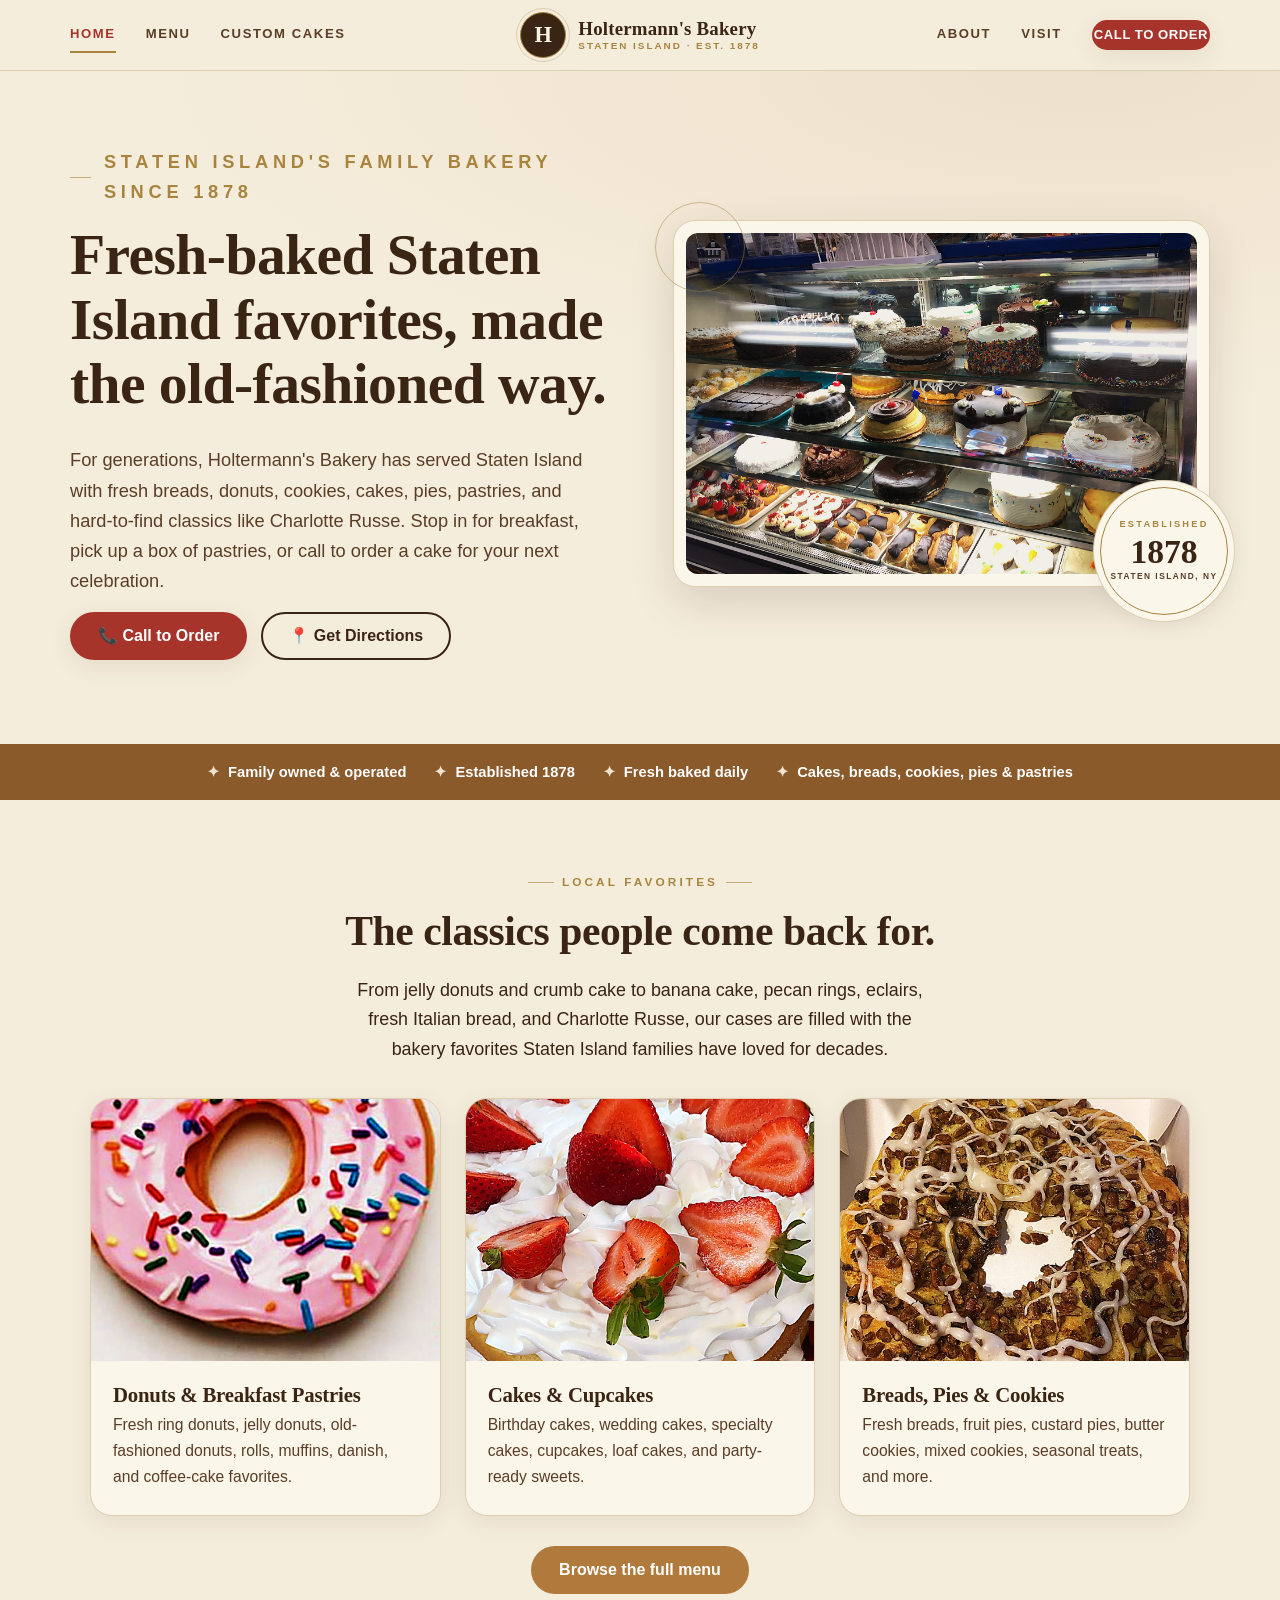
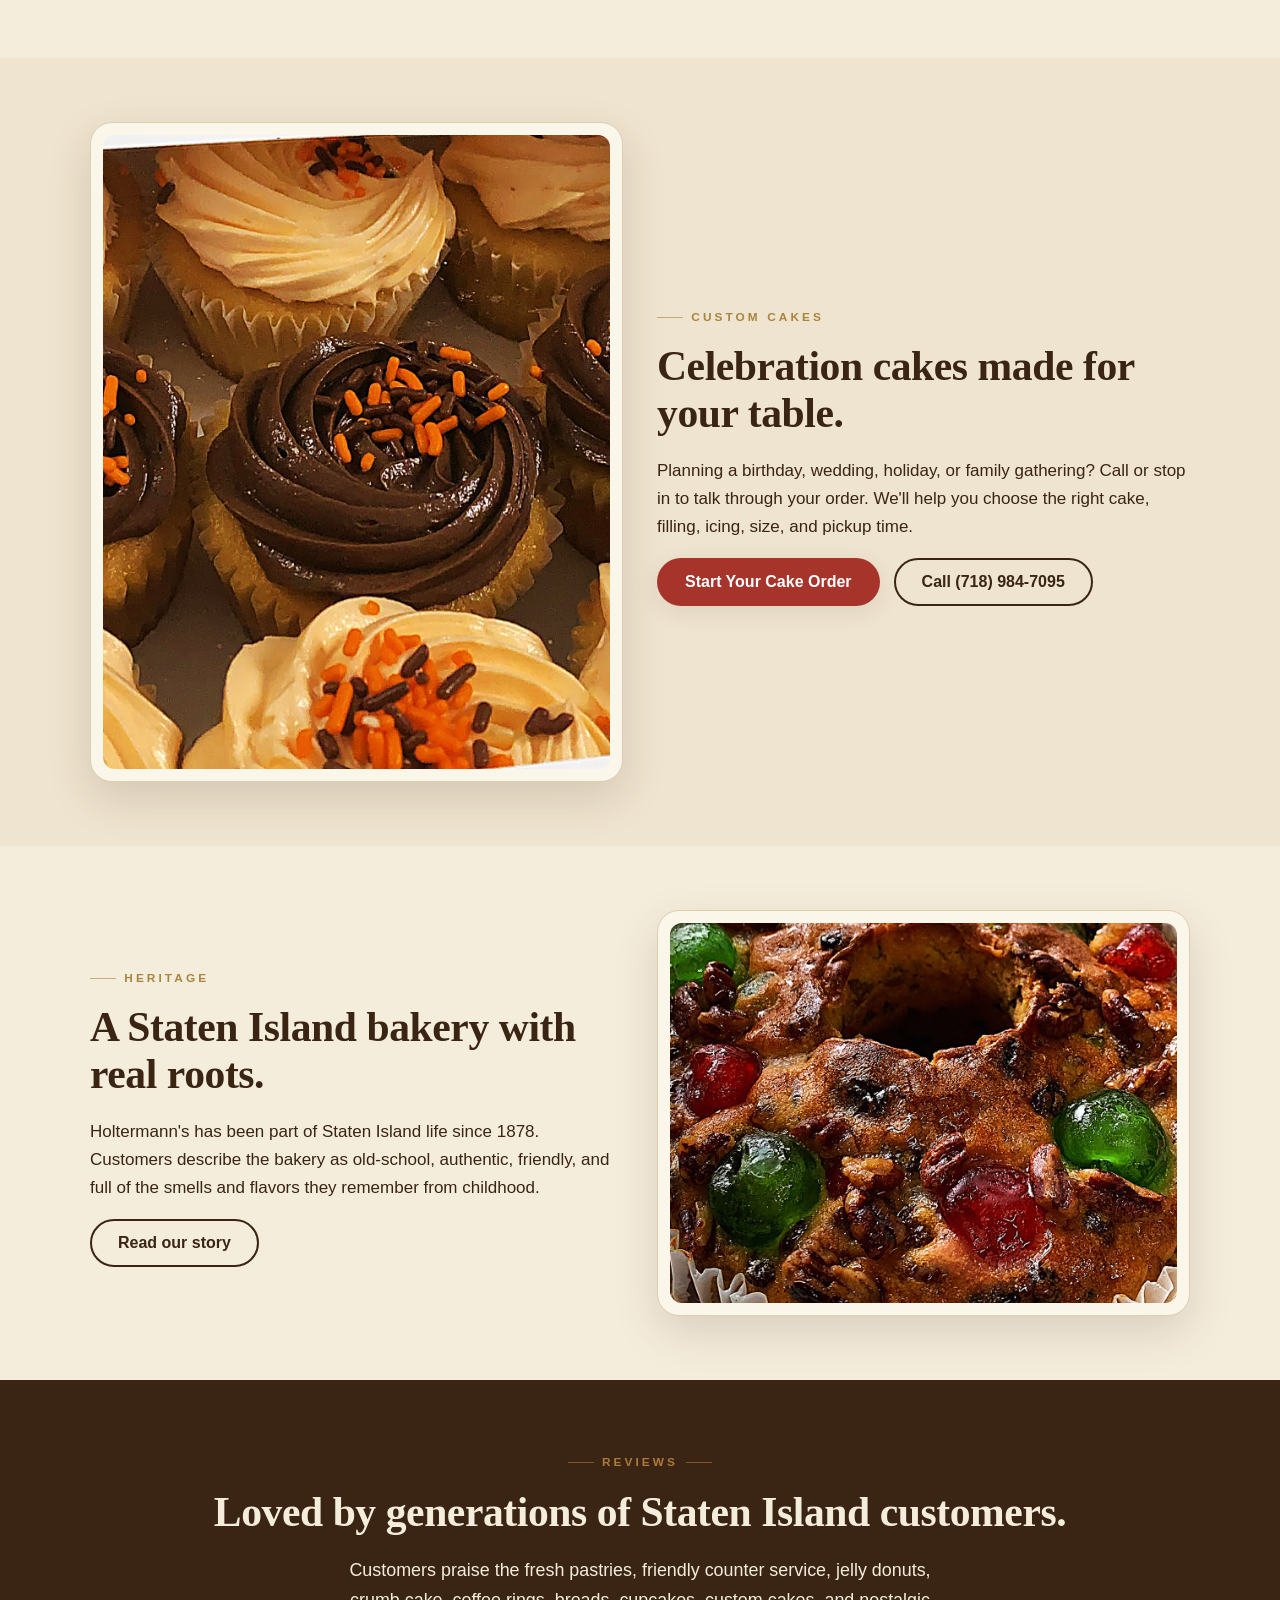
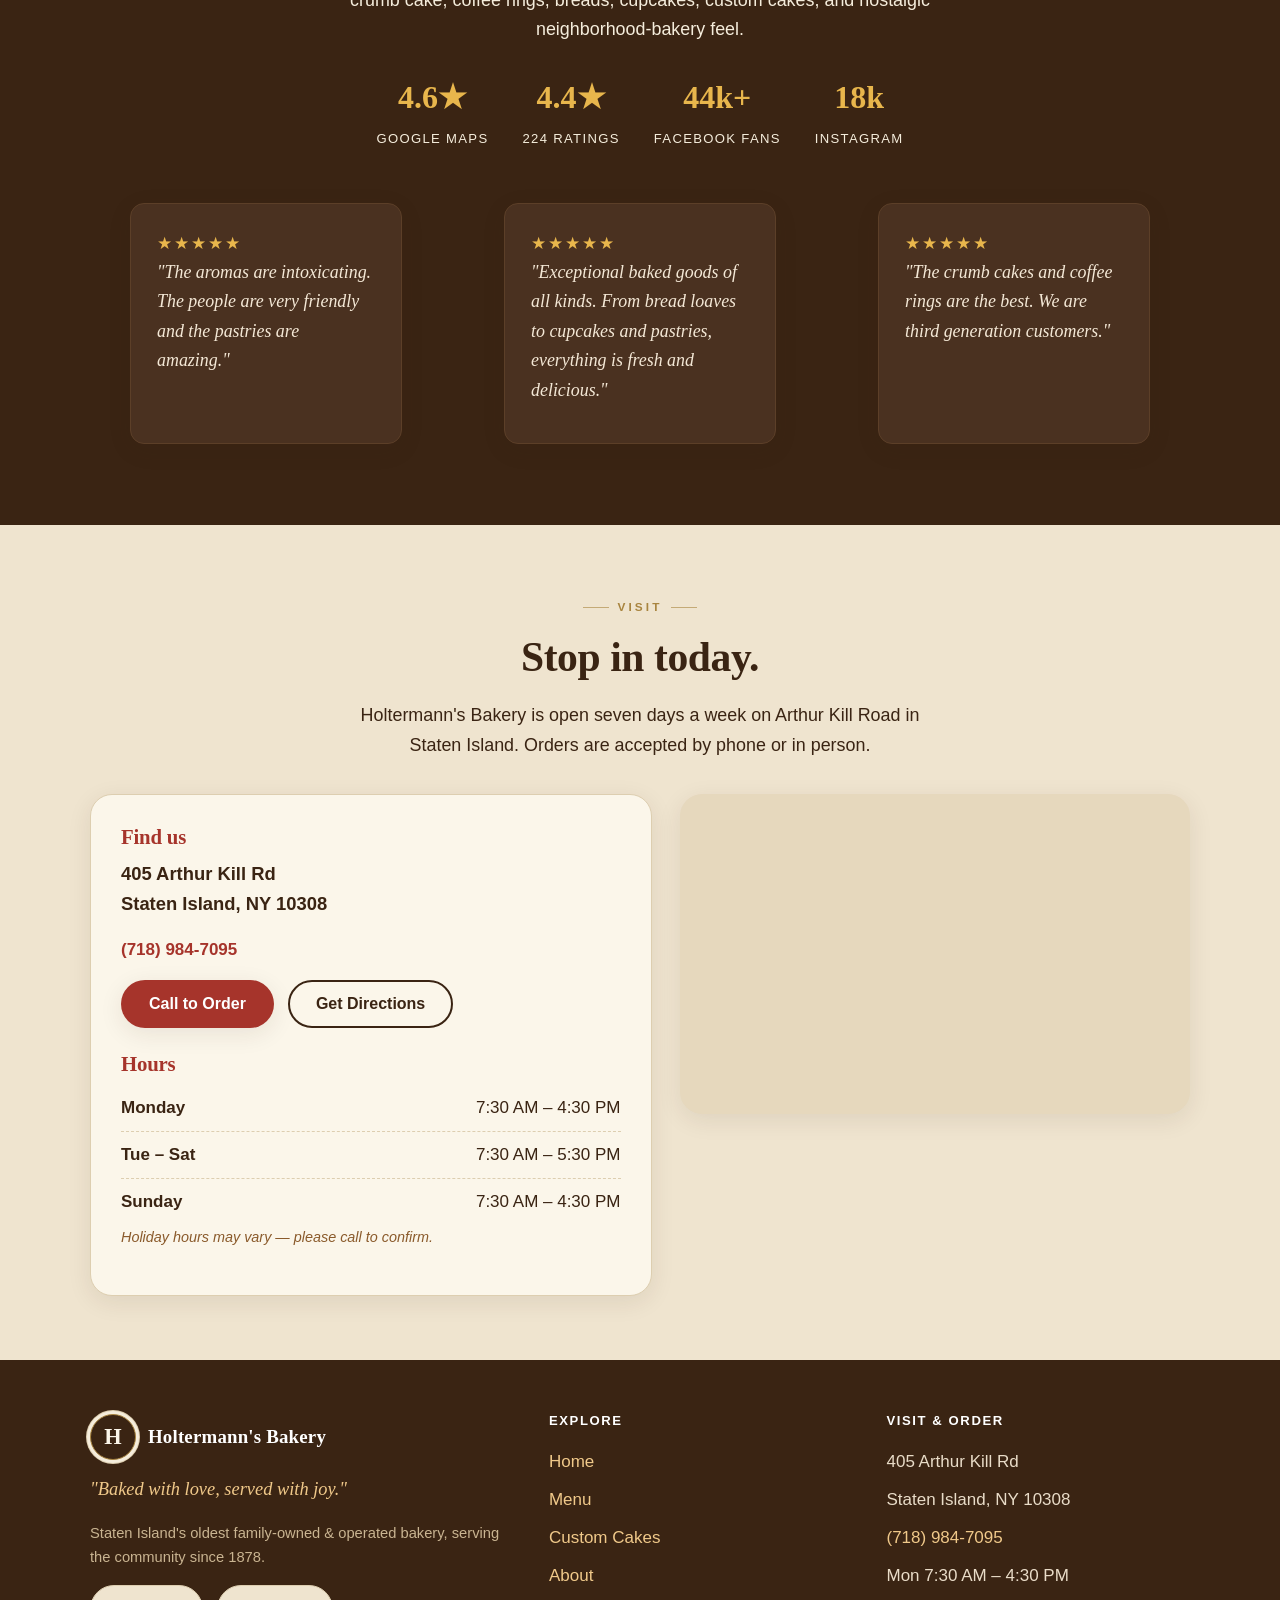
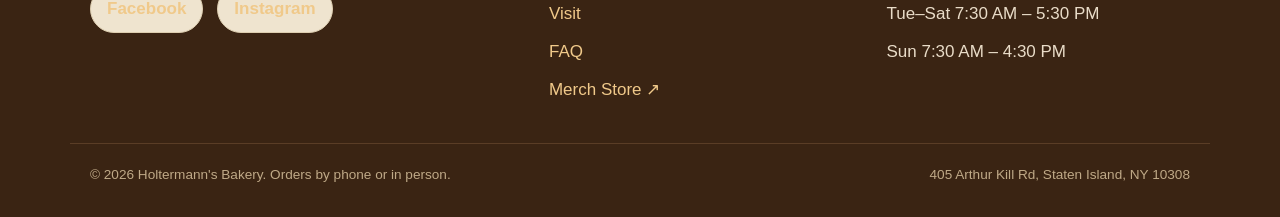
==== index.html @ 90bbe563 "Holtermann's Bakery website with GitHub Pages deploy workflow" ====
<!DOCTYPE html>
<html lang="en">
<head>
<meta charset="utf-8">
<meta name="viewport" content="width=device-width, initial-scale=1">
<title>Holtermann's Bakery | Staten Island Bakery Since 1878</title>
<meta name="description" content="Holtermann's Bakery is Staten Island's family-owned bakery since 1878, serving fresh donuts, cakes, breads, cookies, pies, pastries, and custom celebration cakes.">
<link rel="canonical" href="https://holtermannsbakerynyc.com/">
<meta property="og:title" content="Holtermann's Bakery | Staten Island Bakery Since 1878">
<meta property="og:description" content="Staten Island's family-owned bakery since 1878. Fresh donuts, cakes, breads, cookies, pies & custom cakes.">
<meta property="og:type" content="website">
<meta property="og:image" content="images/bakery-showcase.jpg">
<link rel="icon" href="data:image/svg+xml,<svg xmlns='http://www.w3.org/2000/svg' viewBox='0 0 100 100'><text y='.9em' font-size='90'>🥐</text></svg>">
<link rel="stylesheet" href="css/styles.css">
<script type="application/ld+json">
{
  "@context": "https://schema.org",
  "@type": "Bakery",
  "name": "Holtermann's Bakery",
  "description": "Staten Island's oldest family-owned and operated bakery, serving fresh breads, donuts, cookies, cakes, pies, and pastries since 1878.",
  "image": "https://holtermannsbakerynyc.com/images/bakery-showcase.jpg",
  "url": "https://holtermannsbakerynyc.com/",
  "telephone": "+1-718-984-7095",
  "foundingDate": "1878",
  "priceRange": "$$",
  "address": {
    "@type": "PostalAddress",
    "streetAddress": "405 Arthur Kill Rd",
    "addressLocality": "Staten Island",
    "addressRegion": "NY",
    "postalCode": "10308",
    "addressCountry": "US"
  },
  "sameAs": [
    "https://www.facebook.com/HoltermannsBakery/",
    "https://www.instagram.com/holtermanns_bakery/"
  ],
  "openingHoursSpecification": [
    { "@type": "OpeningHoursSpecification", "dayOfWeek": "Monday", "opens": "07:30", "closes": "16:30" },
    { "@type": "OpeningHoursSpecification", "dayOfWeek": ["Tuesday","Wednesday","Thursday","Friday","Saturday"], "opens": "07:30", "closes": "17:30" },
    { "@type": "OpeningHoursSpecification", "dayOfWeek": "Sunday", "opens": "07:30", "closes": "16:30" }
  ]
}
</script>
</head>
<body>
<a class="skip" href="#main">Skip to content</a>

<!-- HEADER -->
<header class="site-header">
  <nav class="nav" aria-label="Primary">
    <div class="nav__side nav__side--left">
      <a href="index.html" aria-current="page">Home</a>
      <a href="menu.html">Menu</a>
      <a href="custom-cakes.html">Custom Cakes</a>
    </div>
    <a class="brand" href="index.html">
      <span class="brand__mark" aria-hidden="true">H</span>
      <span class="brand__name">Holtermann's Bakery<span class="brand__since">Staten Island · Est. 1878</span></span>
    </a>
    <div class="nav__side nav__side--right">
      <a href="about.html">About</a>
      <a href="visit.html">Visit</a>
      <a class="btn btn--primary nav__cta" href="tel:+17189847095">Call to Order</a>
    </div>
    <button class="nav__toggle" aria-label="Open menu" aria-controls="mobile-menu" aria-expanded="false">
      <span></span><span></span><span></span>
    </button>
  </nav>
  <div class="mobile-menu" id="mobile-menu">
    <a href="index.html">Home</a>
    <a href="menu.html">Menu</a>
    <a href="custom-cakes.html">Custom Cakes</a>
    <a href="about.html">About</a>
    <a href="visit.html">Visit</a>
    <a href="faq.html">FAQ</a>
    <a href="https://merch.holtermannsbakerynyc.com/" target="_blank" rel="noopener">Merch</a>
    <a class="btn btn--primary" href="tel:+17189847095">Call (718) 984-7095</a>
  </div>
</header>

<main id="main">

  <!-- HERO -->
  <section class="hero">
    <div class="hero__inner">
      <div class="hero__content">
        <p class="eyebrow">Staten Island's family bakery since 1878</p>
        <h1>Fresh-baked Staten Island favorites, made the old-fashioned way.</h1>
        <p>For generations, Holtermann's Bakery has served Staten Island with fresh breads, donuts, cookies, cakes, pies, pastries, and hard-to-find classics like Charlotte Russe. Stop in for breakfast, pick up a box of pastries, or call to order a cake for your next celebration.</p>
        <div class="btn-row">
          <a class="btn btn--primary" href="tel:+17189847095">📞 Call to Order</a>
          <a class="btn btn--secondary" href="https://www.google.com/maps/dir/?api=1&destination=405+Arthur+Kill+Rd,+Staten+Island,+NY+10308" target="_blank" rel="noopener">📍 Get Directions</a>
        </div>
      </div>
      <div class="hero__media">
        <span class="hero__accent" aria-hidden="true"></span>
        <div class="framed">
          <img src="images/bakery-showcase.jpg" alt="Holtermann's Bakery display case filled with fresh cakes, cupcakes, eclairs and pastries">
        </div>
        <div class="hero__seal" aria-hidden="true">
          <div class="seal">
            <div>
              <span class="seal__est">Established</span>
              <span class="seal__yr">1878</span>
              <span class="seal__loc">Staten Island, NY</span>
            </div>
          </div>
        </div>
      </div>
    </div>
  </section>

  <!-- CREDIBILITY STRIP -->
  <div class="creds">
    <ul>
      <li>Family owned &amp; operated</li>
      <li>Established 1878</li>
      <li>Fresh baked daily</li>
      <li>Cakes, breads, cookies, pies &amp; pastries</li>
    </ul>
  </div>

  <!-- FAVORITES -->
  <section class="section">
    <div class="wrap center">
      <p class="eyebrow">Local favorites</p>
      <h2>The classics people come back for.</h2>
      <p class="lede">From jelly donuts and crumb cake to banana cake, pecan rings, eclairs, fresh Italian bread, and Charlotte Russe, our cases are filled with the bakery favorites Staten Island families have loved for decades.</p>
    </div>
    <div class="wrap" style="margin-top:34px">
      <div class="cards">
        <article class="card">
          <img class="card__img" src="images/celebrate-donut.jpg" alt="Pink-frosted donut covered in rainbow sprinkles">
          <div class="card__body">
            <h3>Donuts &amp; Breakfast Pastries</h3>
            <p>Fresh ring donuts, jelly donuts, old-fashioned donuts, rolls, muffins, danish, and coffee-cake favorites.</p>
          </div>
        </article>
        <article class="card">
          <img class="card__img" src="images/strawberry-cake.jpg" alt="Fresh strawberry whipped-cream layer cake">
          <div class="card__body">
            <h3>Cakes &amp; Cupcakes</h3>
            <p>Birthday cakes, wedding cakes, specialty cakes, cupcakes, loaf cakes, and party-ready sweets.</p>
          </div>
        </article>
        <article class="card">
          <img class="card__img" src="images/pecan-ring.jpg" alt="Glazed pecan ring coffee cake">
          <div class="card__body">
            <h3>Breads, Pies &amp; Cookies</h3>
            <p>Fresh breads, fruit pies, custard pies, butter cookies, mixed cookies, seasonal treats, and more.</p>
          </div>
        </article>
      </div>
      <div class="center" style="margin-top:30px">
        <a class="btn btn--light" href="menu.html">Browse the full menu</a>
      </div>
    </div>
  </section>

  <!-- CUSTOM CAKES -->
  <section class="section section--cream">
    <div class="wrap split">
      <div class="split__media">
        <img src="images/cupcakes-box.jpg" alt="Box of decorated Holtermann's cupcakes ready for a celebration">
      </div>
      <div>
        <p class="eyebrow">Custom cakes</p>
        <h2>Celebration cakes made for your table.</h2>
        <p>Planning a birthday, wedding, holiday, or family gathering? Call or stop in to talk through your order. We'll help you choose the right cake, filling, icing, size, and pickup time.</p>
        <div class="btn-row">
          <a class="btn btn--primary" href="custom-cakes.html">Start Your Cake Order</a>
          <a class="btn btn--secondary" href="tel:+17189847095">Call (718) 984-7095</a>
        </div>
      </div>
    </div>
  </section>

  <!-- HERITAGE -->
  <section class="section">
    <div class="wrap split split--reverse split--wide">
      <div class="split__media">
        <img src="images/fruitcake-ring.jpg" alt="Traditional glazed fruit ring cake from Holtermann's Bakery">
      </div>
      <div>
        <p class="eyebrow">Heritage</p>
        <h2>A Staten Island bakery with real roots.</h2>
        <p>Holtermann's has been part of Staten Island life since 1878. Customers describe the bakery as old-school, authentic, friendly, and full of the smells and flavors they remember from childhood.</p>
        <a class="btn btn--secondary" href="about.html">Read our story</a>
      </div>
    </div>
  </section>

  <!-- REVIEWS -->
  <section class="section section--choc">
    <div class="wrap center">
      <p class="eyebrow">Reviews</p>
      <h2>Loved by generations of Staten Island customers.</h2>
      <p class="lede">Customers praise the fresh pastries, friendly counter service, jelly donuts, crumb cake, coffee rings, breads, cupcakes, custom cakes, and nostalgic neighborhood-bakery feel.</p>
      <div class="rating-row" style="margin:26px 0 34px">
        <div class="rating"><b>4.6★</b><span>Google Maps</span></div>
        <div class="rating"><b>4.4★</b><span>224 ratings</span></div>
        <div class="rating"><b>44k+</b><span>Facebook fans</span></div>
        <div class="rating"><b>18k</b><span>Instagram</span></div>
      </div>
    </div>
    <div class="wrap">
      <div class="quotes">
        <blockquote class="quote">
          <div class="stars" aria-label="5 out of 5 stars">★★★★★</div>
          <p>"The aromas are intoxicating. The people are very friendly and the pastries are amazing."</p>
        </blockquote>
        <blockquote class="quote">
          <div class="stars" aria-label="5 out of 5 stars">★★★★★</div>
          <p>"Exceptional baked goods of all kinds. From bread loaves to cupcakes and pastries, everything is fresh and delicious."</p>
        </blockquote>
        <blockquote class="quote">
          <div class="stars" aria-label="5 out of 5 stars">★★★★★</div>
          <p>"The crumb cakes and coffee rings are the best. We are third generation customers."</p>
        </blockquote>
      </div>
    </div>
  </section>

  <!-- VISIT -->
  <section class="section section--cream" id="visit">
    <div class="wrap">
      <div class="center" style="margin-bottom:34px">
        <p class="eyebrow">Visit</p>
        <h2>Stop in today.</h2>
        <p class="lede">Holtermann's Bakery is open seven days a week on Arthur Kill Road in Staten Island. Orders are accepted by phone or in person.</p>
      </div>
      <div class="info">
        <div class="info__card">
          <h3>Find us</h3>
          <p class="address-line">405 Arthur Kill Rd<br>Staten Island, NY 10308</p>
          <p><a href="tel:+17189847095"><strong>(718) 984-7095</strong></a></p>
          <div class="btn-row" style="margin:16px 0">
            <a class="btn btn--primary" href="tel:+17189847095">Call to Order</a>
            <a class="btn btn--secondary" href="https://www.google.com/maps/dir/?api=1&destination=405+Arthur+Kill+Rd,+Staten+Island,+NY+10308" target="_blank" rel="noopener">Get Directions</a>
          </div>
          <h3 style="margin-top:24px">Hours</h3>
          <ul class="hours">
            <li><span class="day">Monday</span><span>7:30 AM – 4:30 PM</span></li>
            <li><span class="day">Tue – Sat</span><span>7:30 AM – 5:30 PM</span></li>
            <li><span class="day">Sunday</span><span>7:30 AM – 4:30 PM</span></li>
          </ul>
          <p class="pill-note">Holiday hours may vary — please call to confirm.</p>
        </div>
        <div>
          <iframe class="map-embed" title="Map to Holtermann's Bakery, 405 Arthur Kill Rd, Staten Island, NY 10308"
            src="https://maps.google.com/maps?q=405%20Arthur%20Kill%20Rd,%20Staten%20Island,%20NY%2010308&t=&z=15&ie=UTF8&iwloc=&output=embed"
            loading="lazy" referrerpolicy="no-referrer-when-downgrade"></iframe>
        </div>
      </div>
    </div>
  </section>

</main>

<!-- FOOTER -->
<footer class="site-footer">
  <div class="wrap footer-grid">
    <div>
      <div class="footer-brand">
        <span class="brand__mark" aria-hidden="true">H</span>
        <span class="brand__name" style="color:#fff">Holtermann's Bakery</span>
      </div>
      <p class="footer-tag">"Baked with love, served with joy."</p>
      <p style="color:#c9b491;font-size:.92rem">Staten Island's oldest family-owned &amp; operated bakery, serving the community since 1878.</p>
      <div class="socials" style="margin-top:8px">
        <a href="https://www.facebook.com/HoltermannsBakery/" target="_blank" rel="noopener">Facebook</a>
        <a href="https://www.instagram.com/holtermanns_bakery/" target="_blank" rel="noopener">Instagram</a>
      </div>
    </div>
    <div>
      <h4>Explore</h4>
      <ul>
        <li><a href="index.html">Home</a></li>
        <li><a href="menu.html">Menu</a></li>
        <li><a href="custom-cakes.html">Custom Cakes</a></li>
        <li><a href="about.html">About</a></li>
        <li><a href="visit.html">Visit</a></li>
        <li><a href="faq.html">FAQ</a></li>
        <li><a href="https://merch.holtermannsbakerynyc.com/" target="_blank" rel="noopener">Merch Store ↗</a></li>
      </ul>
    </div>
    <div>
      <h4>Visit &amp; Order</h4>
      <ul>
        <li>405 Arthur Kill Rd</li>
        <li>Staten Island, NY 10308</li>
        <li><a href="tel:+17189847095">(718) 984-7095</a></li>
        <li>Mon 7:30 AM – 4:30 PM</li>
        <li>Tue–Sat 7:30 AM – 5:30 PM</li>
        <li>Sun 7:30 AM – 4:30 PM</li>
      </ul>
    </div>
  </div>
  <div class="wrap footer-bottom">
    <span>© <span id="year">2026</span> Holtermann's Bakery. Orders by phone or in person.</span>
    <span>405 Arthur Kill Rd, Staten Island, NY 10308</span>
  </div>
</footer>

<!-- STICKY MOBILE CALL BAR -->
<div class="callbar">
  <a class="call" href="tel:+17189847095">📞 Call to Order</a>
  <a class="dir" href="https://www.google.com/maps/dir/?api=1&destination=405+Arthur+Kill+Rd,+Staten+Island,+NY+10308" target="_blank" rel="noopener">📍 Directions</a>
</div>

<script src="js/main.js"></script>
</body>
</html>
---- css/styles.css ----
/* ==========================================================================
   Holtermann's Bakery — Staten Island since 1878
   Warm, old-school neighborhood bakery. Mobile-first.
   ========================================================================== */

:root {
  --flour:      #f5eddc;   /* warm cream page base (Brown's Court style) */
  --cream:      #efe4cf;   /* cream panels */
  --cream-deep: #e6d8bd;   /* deeper cream */
  --paper:      #fbf6ea;   /* light card / framed mat */
  --toast:      #b07a3c;   /* toasted brown */
  --toast-dark: #8a5a2b;   /* crust brown */
  --gold:       #a8843f;   /* refined gold-brown for labels/rules */
  --choc:       #3a2413;   /* deep chocolate text */
  --choc-soft:  #5a3d26;
  --ink:        #2c2116;   /* footer / dark bands */
  --red:        #a6342b;   /* muted red accent */
  --red-dark:   #872a22;
  --line:       #ddceb0;
  --line-soft:  #e7dcc4;
  --shadow:     0 6px 24px rgba(58, 36, 19, 0.09);
  --shadow-lg:  0 16px 44px rgba(58, 36, 19, 0.15);
  --radius:     14px;
  --radius-lg:  22px;
  --serif: "Iowan Old Style", "Palatino Linotype", Palatino, "Book Antiqua", Georgia, "Times New Roman", serif;
  --sans:  -apple-system, BlinkMacSystemFont, "Segoe UI", Roboto, Helvetica, Arial, sans-serif;
}

* { box-sizing: border-box; }

html { scroll-behavior: smooth; }
html, body { overflow-x: hidden; }

body {
  margin: 0;
  font-family: var(--sans);
  color: var(--choc);
  background: var(--flour);
  line-height: 1.65;
  font-size: 17px;
  -webkit-font-smoothing: antialiased;
}

h1, h2, h3, h4 {
  font-family: var(--serif);
  color: var(--choc);
  line-height: 1.12;
  margin: 0 0 .5em;
  font-weight: 700;
  letter-spacing: -0.01em;
}

h1 { font-size: clamp(2.1rem, 6vw, 3.6rem); }
h2 { font-size: clamp(1.7rem, 4.5vw, 2.6rem); }
h3 { font-size: 1.3rem; }

p { margin: 0 0 1rem; }

a { color: var(--red); text-decoration: none; }
a:hover { text-decoration: underline; }

img { max-width: 100%; display: block; }

/* ---------- Layout helpers ---------- */
.wrap { width: 100%; max-width: 1140px; margin: 0 auto; padding: 0 20px; }
.section { padding: 64px 0; }
.section--cream { background: var(--cream); }
.section--choc { background: var(--choc); color: var(--flour); }
.section--choc h1, .section--choc h2, .section--choc h3 { color: var(--flour); }
.center { text-align: center; }
.eyebrow {
  font-family: var(--sans);
  text-transform: uppercase;
  letter-spacing: .26em;
  font-size: .74rem;
  font-weight: 700;
  color: var(--gold);
  margin: 0 0 1rem;
  display: inline-flex;
  align-items: center;
  gap: .7em;
}
.eyebrow::before, .eyebrow::after {
  content: ""; width: 26px; height: 1px; background: currentColor; opacity: .6;
}
.center .eyebrow { justify-content: center; }
.hero .eyebrow::before, .hero .eyebrow::after,
.split .eyebrow::before { display: inline-block; }
.split .eyebrow::after { display: none; }
.hero .eyebrow::after { display: none; }
.section--choc .eyebrow { color: var(--toast); }
.lede { font-size: 1.12rem; max-width: 60ch; }
.center .lede { margin-left: auto; margin-right: auto; }

/* ---------- Buttons ---------- */
.btn {
  display: inline-flex;
  align-items: center;
  gap: .55rem;
  font-family: var(--sans);
  font-weight: 700;
  font-size: 1rem;
  padding: 14px 26px;
  border-radius: 999px;
  border: 2px solid transparent;
  cursor: pointer;
  transition: transform .12s ease, box-shadow .12s ease, background .12s ease;
  text-decoration: none;
  line-height: 1;
}
.btn:hover { text-decoration: none; transform: translateY(-2px); }
.btn--primary { background: var(--red); color: #fff; box-shadow: var(--shadow); }
.btn--primary:hover { background: var(--red-dark); color: #fff; }
.btn--secondary { background: transparent; color: var(--choc); border-color: var(--choc); }
.btn--secondary:hover { background: var(--choc); color: var(--flour); }
.section--choc .btn--secondary { color: var(--flour); border-color: var(--flour); }
.section--choc .btn--secondary:hover { background: var(--flour); color: var(--choc); }
.btn--light { background: var(--toast); color: #fff; }
.btn--light:hover { background: var(--toast-dark); color: #fff; }
.btn-row { display: flex; flex-wrap: wrap; gap: 14px; }
.center .btn-row { justify-content: center; }

/* ---------- Header / Nav (centered, boutique) ---------- */
.site-header {
  position: sticky;
  top: 0;
  z-index: 50;
  background: rgba(245, 237, 220, 0.94);
  backdrop-filter: saturate(1.2) blur(8px);
  border-bottom: 1px solid var(--line);
}
.nav {
  display: flex;
  align-items: center;
  justify-content: space-between;
  padding: 12px 20px;
  max-width: 1180px;
  margin: 0 auto;
}
.nav__side { display: none; }
.nav__side a {
  color: var(--choc-soft);
  font-weight: 600;
  font-size: .82rem;
  text-transform: uppercase;
  letter-spacing: .12em;
  text-decoration: none;
  padding: 6px 0;
  border-bottom: 2px solid transparent;
}
.nav__side a:hover, .nav__side a[aria-current="page"] {
  color: var(--red); border-bottom-color: var(--gold);
}
.nav__side a.nav__cta, .nav__side a.nav__cta:hover {
  color: #fff; border-bottom: 2px solid transparent; letter-spacing: .04em;
}

.brand { display: flex; align-items: center; gap: 12px; text-decoration: none; }
.brand:hover { text-decoration: none; }
.brand__mark {
  width: 46px; height: 46px; border-radius: 50%;
  background: var(--choc); color: var(--paper);
  display: grid; place-items: center;
  font-family: var(--serif); font-weight: 700; font-size: 1.4rem;
  border: 1px solid var(--gold); box-shadow: 0 0 0 3px var(--flour), 0 0 0 4px var(--line);
  flex: 0 0 auto;
}
.brand__name { font-family: var(--serif); font-weight: 700; font-size: 1.18rem; color: var(--choc); line-height: 1.05; letter-spacing: .01em; }
.brand__since { display: block; font-family: var(--sans); font-size: .62rem; letter-spacing: .2em; text-transform: uppercase; color: var(--gold); font-weight: 700; margin-top: 2px; }

.nav__cta { display: none; }

.nav__toggle {
  display: inline-flex; flex-direction: column; gap: 5px;
  background: none; border: 0; cursor: pointer; padding: 8px;
}
.nav__toggle span { width: 26px; height: 3px; background: var(--choc); border-radius: 3px; transition: .2s; }

.mobile-menu {
  display: none;
  flex-direction: column;
  padding: 8px 20px 20px;
  border-bottom: 1px solid var(--line);
  background: var(--flour);
}
.mobile-menu.open { display: flex; }
.mobile-menu a {
  padding: 12px 4px;
  color: var(--choc);
  font-weight: 600;
  border-bottom: 1px solid var(--line-soft);
  text-decoration: none;
}
.mobile-menu a:last-of-type { border-bottom: 0; }
.mobile-menu .btn { margin-top: 14px; justify-content: center; }

@media (min-width: 940px) {
  .nav { display: grid; grid-template-columns: 1fr auto 1fr; }
  .nav__side { display: flex; gap: 30px; align-items: center; }
  .nav__side--left { justify-content: flex-start; }
  .nav__side--right { justify-content: flex-end; }
  .brand { justify-self: center; }
  .nav__cta { display: inline-flex; padding: 10px 20px; font-size: .9rem; }
  .nav__toggle { display: none; }
  .mobile-menu { display: none !important; }
}

/* ---------- Emblem seal ---------- */
.seal {
  width: 128px; height: 128px; border-radius: 50%;
  display: grid; place-items: center; text-align: center;
  background: var(--paper);
  border: 1px solid var(--gold);
  box-shadow: 0 0 0 6px var(--paper), 0 0 0 7px var(--line), var(--shadow);
  color: var(--choc); flex: 0 0 auto;
}
.seal span { display: block; }
.seal .seal__est { font-family: var(--sans); font-size: .58rem; letter-spacing: .24em; text-transform: uppercase; color: var(--gold); font-weight: 700; }
.seal .seal__yr { font-family: var(--serif); font-size: 2.1rem; font-weight: 700; line-height: 1; margin: 2px 0; }
.seal .seal__loc { font-family: var(--sans); font-size: .52rem; letter-spacing: .18em; text-transform: uppercase; color: var(--choc-soft); font-weight: 600; }
.seal--light { background: transparent; color: var(--paper); border-color: rgba(240,201,138,.6); box-shadow: 0 0 0 6px transparent, 0 0 0 7px rgba(240,201,138,.35); }
.seal--light .seal__est { color: #f0c98a; }
.seal--light .seal__loc { color: #e9dcc8; }

/* ---------- Framed image (matted, Brown's Court style) ---------- */
.framed {
  background: var(--paper);
  padding: 12px;
  border-radius: var(--radius-lg);
  border: 1px solid var(--line);
  box-shadow: var(--shadow-lg);
}
.framed img { border-radius: 12px; display: block; width: 100%; }

/* ---------- Hero (light, airy, framed) ---------- */
.hero {
  position: relative;
  background:
    radial-gradient(140% 90% at 85% 0%, rgba(176,122,60,.10), transparent 55%),
    var(--flour);
  overflow: hidden;
}
.hero__inner {
  position: relative;
  max-width: 1180px; margin: 0 auto; padding: 56px 20px 64px;
  display: grid; gap: 40px; align-items: center;
  grid-template-columns: 1fr;
}
.hero__content { max-width: 620px; }
.hero .eyebrow { color: var(--gold); }
.hero h1 { color: var(--choc); }
.hero p { font-size: 1.14rem; color: var(--choc-soft); max-width: 52ch; }
.hero__media { position: relative; }
.hero__seal {
  position: absolute; right: -6px; bottom: -22px; z-index: 3;
}
.hero__accent {
  position: absolute; left: -18px; top: -18px; width: 90px; height: 90px;
  border: 1px solid var(--gold); border-radius: 50%; opacity: .5; z-index: 0;
}
@media (min-width: 900px) {
  .hero__inner { grid-template-columns: 1.05fr 1fr; padding: 76px 20px 84px; }
  .hero__seal { right: -18px; bottom: -28px; }
}

/* ---------- Credibility strip ---------- */
.creds {
  background: var(--toast-dark);
  color: #fff;
}
.creds ul {
  list-style: none; margin: 0; padding: 16px 20px;
  max-width: 1140px; margin: 0 auto;
  display: flex; flex-wrap: wrap; gap: 8px 28px; justify-content: center;
  font-weight: 600; font-size: .92rem;
}
.creds li { display: flex; align-items: center; gap: 8px; }
.creds li::before { content: "✦"; color: var(--cream); }

/* ---------- Favorite cards ---------- */
.cards {
  display: grid; gap: 24px;
  grid-template-columns: 1fr;
}
@media (min-width: 700px) { .cards { grid-template-columns: repeat(3, 1fr); } }

.card {
  background: var(--paper);
  border: 1px solid var(--line);
  border-radius: var(--radius-lg);
  overflow: hidden;
  box-shadow: var(--shadow);
  display: flex; flex-direction: column;
  transition: transform .15s ease, box-shadow .15s ease;
}
.card:hover { transform: translateY(-4px); box-shadow: var(--shadow-lg); }
.card__img { aspect-ratio: 4 / 3; object-fit: cover; width: 100%; }
.card__body { padding: 22px 22px 26px; flex: 1; }
.card__body h3 { margin-bottom: .35rem; }
.card__body p { color: var(--choc-soft); font-size: .98rem; margin: 0; }

/* ---------- Split feature ---------- */
.split { display: grid; gap: 34px; align-items: center; grid-template-columns: 1fr; }
@media (min-width: 860px) { .split { grid-template-columns: 1fr 1fr; }
  .split--reverse .split__media { order: 2; } }
.split__media {
  background: var(--paper); padding: 12px; border-radius: var(--radius-lg);
  border: 1px solid var(--line); box-shadow: var(--shadow-lg);
}
.split__media img { border-radius: 12px; width: 100%; aspect-ratio: 4/5; object-fit: cover; display:block; }
.split--wide .split__media img { aspect-ratio: 4/3; }

/* ---------- Reviews ---------- */
.quotes { display: grid; gap: 22px; grid-template-columns: 1fr; }
@media (min-width: 780px) { .quotes { grid-template-columns: repeat(3, 1fr); } }
.quote {
  background: var(--paper); border-radius: var(--radius); padding: 26px;
  border: 1px solid var(--line); box-shadow: var(--shadow);
}
.section--choc .quote { background: #4a3120; border-color: #5c3f28; color: #f4e8d6; }
.quote p { font-family: var(--serif); font-size: 1.12rem; font-style: italic; margin: 0 0 12px; }
.quote .stars { color: #e8b64c; letter-spacing: 2px; }
.rating-row { display:flex; flex-wrap:wrap; gap: 10px 34px; justify-content:center; margin-top: 8px; }
.rating-row .rating { text-align:center; }
.rating-row .rating b { font-family: var(--serif); font-size: 2rem; display:block; color: var(--toast); }
.section--choc .rating-row .rating b { color: #e8b64c; }
.rating-row .rating span { font-size:.82rem; text-transform:uppercase; letter-spacing:.1em; }

/* ---------- Visit / info block ---------- */
.info { display: grid; gap: 28px; grid-template-columns: 1fr; }
@media (min-width: 820px) { .info { grid-template-columns: 1.1fr 1fr; } }
.info__card {
  background: var(--paper); border: 1px solid var(--line);
  border-radius: var(--radius-lg); padding: 30px; box-shadow: var(--shadow);
}
.info__card h3 { color: var(--red); }
.info dl { margin: 0; }
.hours { list-style: none; margin: 0; padding: 0; }
.hours li { display: flex; justify-content: space-between; padding: 9px 0; border-bottom: 1px dashed var(--line); }
.hours li:last-child { border-bottom: 0; }
.hours .day { font-weight: 600; }
.address-line { font-size: 1.15rem; font-weight: 600; }
.map-embed {
  width: 100%; border: 0; border-radius: var(--radius-lg);
  min-height: 320px; box-shadow: var(--shadow); background: var(--cream-deep);
}
.socials { display: flex; gap: 14px; margin-top: 8px; }
.socials a {
  display:inline-flex; align-items:center; gap:8px; font-weight:600;
  background: var(--cream); padding: 9px 16px; border-radius: 999px; border:1px solid var(--line);
}

/* ---------- Menu page ---------- */
.menu-note {
  background: var(--cream); border: 1px dashed var(--toast);
  border-radius: var(--radius); padding: 16px 22px; text-align: center;
  font-weight: 600; color: var(--toast-dark); max-width: 720px; margin: 0 auto 40px;
}
.menu-cat { margin-bottom: 44px; scroll-margin-top: 90px; }
.menu-cat h2 { border-bottom: 3px solid var(--toast); padding-bottom: 10px; display:inline-block; }
.menu-grid { margin-top: 18px; }
.menu-grid ul { list-style: none; margin: 0; padding: 0; columns: 240px auto; column-gap: 40px; }
.menu-grid li { padding: 7px 0; border-bottom: 1px solid var(--line); break-inside: avoid; }
.menu-jump { display:flex; flex-wrap:wrap; gap:10px; justify-content:center; margin-bottom: 40px; }
.menu-jump a { background: var(--cream); border:1px solid var(--line); padding: 8px 16px; border-radius:999px; font-weight:600; font-size:.9rem; color:var(--choc); }
.menu-jump a:hover { background: var(--toast); color:#fff; text-decoration:none; }
.tag { display:inline-block; background: var(--red); color:#fff; font-size:.7rem; font-weight:700; text-transform:uppercase; letter-spacing:.08em; padding:3px 9px; border-radius:999px; margin-left:8px; vertical-align:middle; }

/* ---------- FAQ ---------- */
.faq { max-width: 800px; margin: 0 auto; }
.faq details {
  background: var(--paper); border: 1px solid var(--line);
  border-radius: var(--radius); margin-bottom: 14px; padding: 4px 22px;
  box-shadow: var(--shadow);
}
.faq summary {
  font-family: var(--serif); font-size: 1.15rem; font-weight: 700;
  cursor: pointer; padding: 16px 0; list-style: none; position: relative;
  padding-right: 30px; color: var(--choc);
}
.faq summary::-webkit-details-marker { display: none; }
.faq summary::after {
  content: "+"; position: absolute; right: 4px; top: 12px;
  font-size: 1.6rem; color: var(--toast); font-family: var(--sans);
}
.faq details[open] summary::after { content: "–"; }
.faq details > p { padding-bottom: 18px; margin: 0; color: var(--choc-soft); }

/* ---------- Steps (custom cakes) ---------- */
.steps { display:grid; gap:22px; grid-template-columns:1fr; counter-reset: step; }
@media (min-width:760px){ .steps { grid-template-columns: repeat(3,1fr);} }
.step { background:var(--paper); border:1px solid var(--line); border-radius:var(--radius-lg); padding:28px 24px; box-shadow:var(--shadow); position:relative; }
.step__n { width:42px; height:42px; border-radius:50%; background:var(--red); color:#fff; font-family:var(--serif); font-weight:700; font-size:1.25rem; display:grid; place-items:center; margin-bottom:14px; }
.step h3 { margin-bottom:.35rem; }
.step p { margin:0; color:var(--choc-soft); font-size:.97rem; }

/* gallery */
.gallery { display:grid; gap:16px; grid-template-columns: repeat(2,1fr); }
@media (min-width:760px){ .gallery { grid-template-columns: repeat(4,1fr);} }
.gallery img { border-radius:var(--radius); aspect-ratio:1; object-fit:cover; box-shadow:var(--shadow); }

/* ---------- CTA band ---------- */
.cta-band { background: var(--red); color:#fff; text-align:center; }
.cta-band h2 { color:#fff; }
.cta-band .btn--secondary { color:#fff; border-color:#fff; }
.cta-band .btn--secondary:hover { background:#fff; color:var(--red); }
.cta-band .btn--primary { background:#fff; color:var(--red); }
.cta-band .btn--primary:hover { background:var(--cream); color:var(--red); }

/* ---------- Footer ---------- */
.site-footer { background: var(--choc); color: #e9dcc8; padding: 54px 0 30px; }
.site-footer a { color: #f0c98a; }
.footer-grid { display:grid; gap:34px; grid-template-columns:1fr; }
@media (min-width:760px){ .footer-grid { grid-template-columns: 1.4fr 1fr 1fr; } }
.footer-grid h4 { color:#fff; font-family:var(--sans); text-transform:uppercase; letter-spacing:.12em; font-size:.82rem; margin-bottom:14px; }
.footer-grid ul { list-style:none; margin:0; padding:0; }
.footer-grid li { padding:5px 0; }
.footer-brand { display:flex; align-items:center; gap:12px; margin-bottom:14px; }
.footer-tag { font-family:var(--serif); font-style:italic; font-size:1.15rem; color:#f0c98a; }
.footer-bottom { border-top:1px solid #5a3d26; margin-top:34px; padding-top:20px; font-size:.85rem; color:#bfa987; display:flex; flex-wrap:wrap; gap:8px 20px; justify-content:space-between; }

/* ---------- Sticky mobile call bar ---------- */
.callbar {
  position: fixed; left: 0; right: 0; bottom: 0; z-index: 60;
  display: flex; gap: 1px;
  box-shadow: 0 -4px 18px rgba(0,0,0,.18);
}
.callbar a {
  flex: 1; text-align: center; padding: 15px 8px; font-weight: 700;
  color:#fff; text-decoration: none; font-size: .98rem;
  display:flex; align-items:center; justify-content:center; gap:8px;
}
.callbar .call { background: var(--red); }
.callbar .dir { background: var(--toast-dark); }
body { padding-bottom: 0; }
@media (max-width: 899px) {
  .callbar { display: flex; }
  body { padding-bottom: 56px; }
}
@media (min-width: 900px) { .callbar { display: none; } }

/* ---------- Misc ---------- */
.skip {
  position:absolute; left:-9999px; top:0; background:var(--choc); color:#fff;
  padding:10px 16px; z-index:100; border-radius:0 0 8px 0;
}
.skip:focus { left:0; }
.pill-note { font-size:.9rem; color:var(--toast-dark); font-style:italic; }
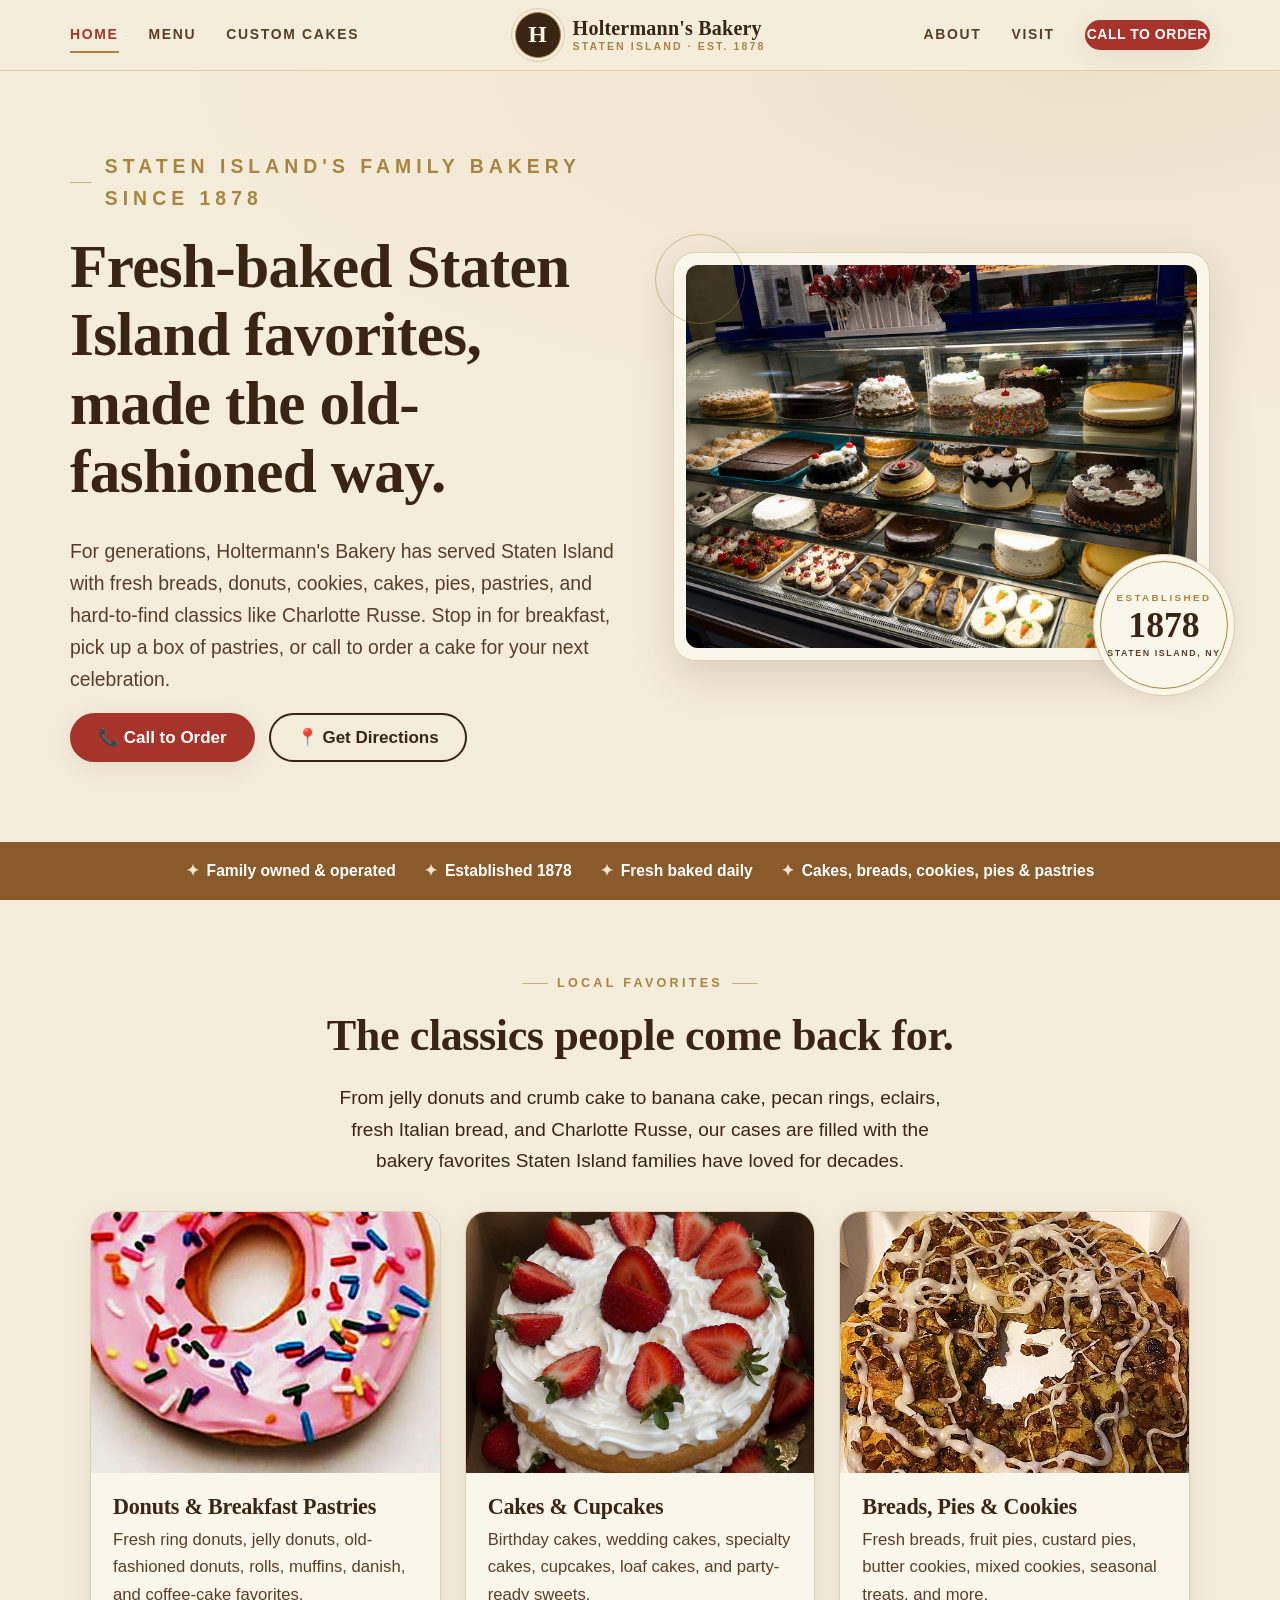
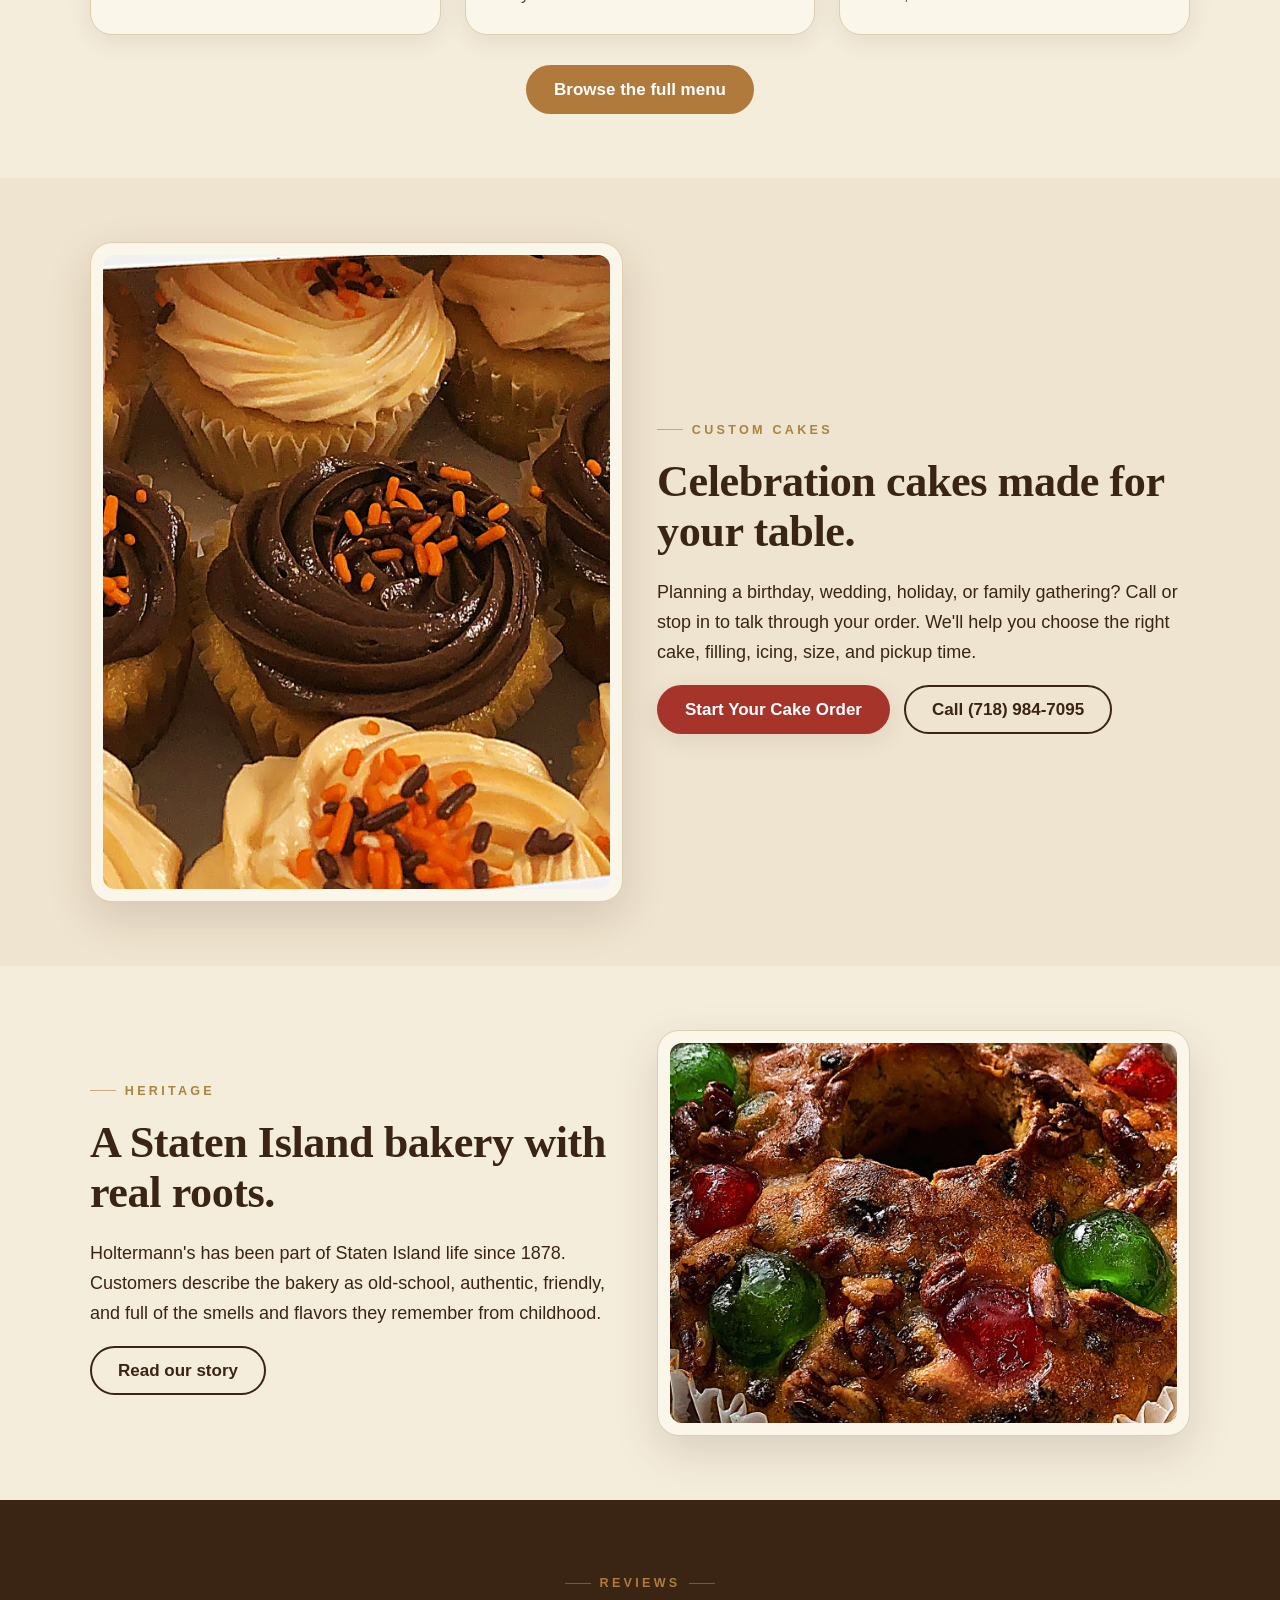
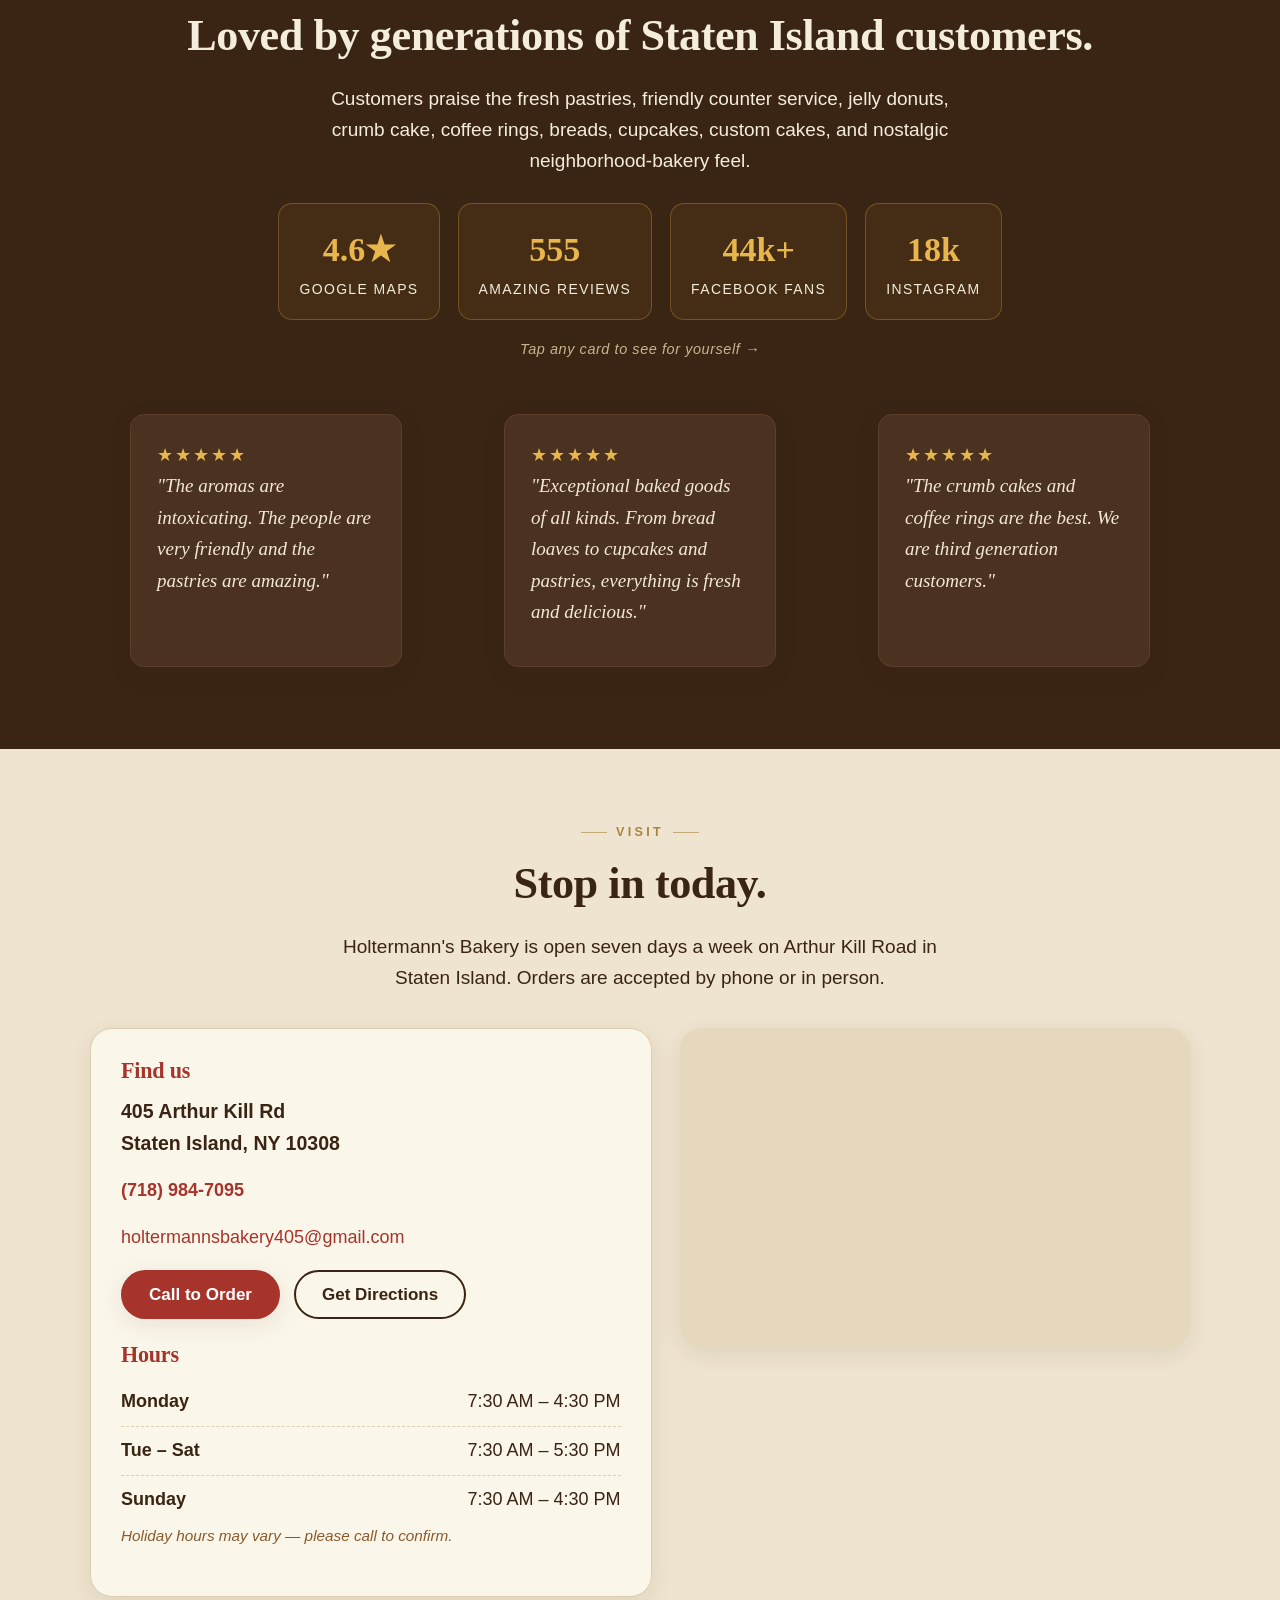
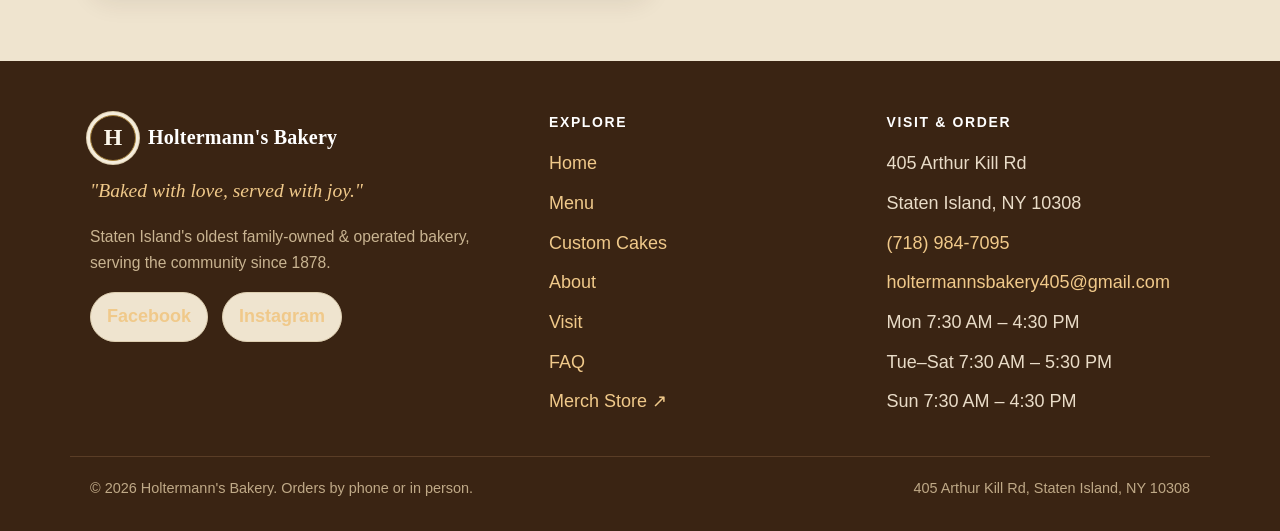
==== commit f4faf711: "feat: Rework reviews stats, add email contact, pin hero fold Convert the four review stat boxes on t" ====
--- a/index.html
+++ b/index.html
@@ -21,6 +21,7 @@
   "image": "https://holtermannsbakerynyc.com/images/bakery-showcase.jpg",
   "url": "https://holtermannsbakerynyc.com/",
   "telephone": "+1-718-984-7095",
+  "email": "holtermannsbakery405@gmail.com",
   "foundingDate": "1878",
   "priceRange": "$$",
   "address": {
@@ -197,12 +198,13 @@
       <p class="eyebrow">Reviews</p>
       <h2>Loved by generations of Staten Island customers.</h2>
       <p class="lede">Customers praise the fresh pastries, friendly counter service, jelly donuts, crumb cake, coffee rings, breads, cupcakes, custom cakes, and nostalgic neighborhood-bakery feel.</p>
-      <div class="rating-row" style="margin:26px 0 34px">
-        <div class="rating"><b>4.6★</b><span>Google Maps</span></div>
-        <div class="rating"><b>4.4★</b><span>224 ratings</span></div>
-        <div class="rating"><b>44k+</b><span>Facebook fans</span></div>
-        <div class="rating"><b>18k</b><span>Instagram</span></div>
-      </div>
+      <div class="rating-row" style="margin:26px 0 0">
+        <a class="rating" href="https://www.google.com/maps/place/Holtermann%27s+Bakery/@40.5582791,-74.1717361,14z/data=!4m6!3m5!1s0x89c24b96fa76ae95:0x78c61182bccd5add!8m2!3d40.5645637!4d-74.1556045!16s%2Fg%2F1tmqmpqr?entry=ttu&amp;g_ep=EgoyMDI2MDcwNy4wIKXMDSoASAFQAw%3D%3D" target="_blank" rel="noopener"><b>4.6★</b><span>Google Maps</span></a>
+        <a class="rating" href="https://www.google.com/maps/place/Holtermann%27s+Bakery/@40.5582791,-74.1717361,14z/data=!4m8!3m7!1s0x89c24b96fa76ae95:0x78c61182bccd5add!8m2!3d40.5645637!4d-74.1556045!9m1!1b1!16s%2Fg%2F1tmqmpqr?entry=ttu&amp;g_ep=EgoyMDI2MDcwNy4wIKXMDSoASAFQAw%3D%3D" target="_blank" rel="noopener"><b>555</b><span>Amazing Reviews</span></a>
+        <a class="rating" href="https://www.facebook.com/HoltermannsBakery/" target="_blank" rel="noopener"><b>44k+</b><span>Facebook fans</span></a>
+        <a class="rating" href="https://www.instagram.com/holtermanns_bakery/?hl=en" target="_blank" rel="noopener"><b>18k</b><span>Instagram</span></a>
+      </div>
+      <p class="rating-hint">Tap any card to see for yourself &rarr;</p>
     </div>
     <div class="wrap">
       <div class="quotes">
@@ -235,6 +237,7 @@
           <h3>Find us</h3>
           <p class="address-line">405 Arthur Kill Rd<br>Staten Island, NY 10308</p>
           <p><a href="tel:+17189847095"><strong>(718) 984-7095</strong></a></p>
+          <p style="word-break:break-word"><a href="mailto:holtermannsbakery405@gmail.com">holtermannsbakery405@gmail.com</a></p>
           <div class="btn-row" style="margin:16px 0">
             <a class="btn btn--primary" href="tel:+17189847095">Call to Order</a>
             <a class="btn btn--secondary" href="https://www.google.com/maps/dir/?api=1&destination=405+Arthur+Kill+Rd,+Staten+Island,+NY+10308" target="_blank" rel="noopener">Get Directions</a>
@@ -291,6 +294,7 @@
         <li>405 Arthur Kill Rd</li>
         <li>Staten Island, NY 10308</li>
         <li><a href="tel:+17189847095">(718) 984-7095</a></li>
+        <li><a href="mailto:holtermannsbakery405@gmail.com">holtermannsbakery405@gmail.com</a></li>
         <li>Mon 7:30 AM – 4:30 PM</li>
         <li>Tue–Sat 7:30 AM – 5:30 PM</li>
         <li>Sun 7:30 AM – 4:30 PM</li>
--- a/css/styles.css
+++ b/css/styles.css
@@ -28,7 +28,7 @@
 
 * { box-sizing: border-box; }
 
-html { scroll-behavior: smooth; }
+html { scroll-behavior: smooth; font-size: 106.25%; } /* 17px rem base: 100% zoom ≈ owner's preferred 110% */
 html, body { overflow-x: hidden; }
 
 body {
@@ -37,7 +37,7 @@
   color: var(--choc);
   background: var(--flour);
   line-height: 1.65;
-  font-size: 17px;
+  font-size: 18px;
   -webkit-font-smoothing: antialiased;
 }
 
@@ -262,6 +262,26 @@
   .hero__inner { grid-template-columns: 1.05fr 1fr; padding: 76px 20px 84px; }
   .hero__seal { right: -18px; bottom: -28px; }
 }
+/* Pin the fold on desktop: header (~71px) + hero + creds strip (~58px) fill the
+   first viewport so the brown band sits at the bottom of the initial screen.
+   min-height only — short/landscape viewports simply scroll, nothing squashes. */
+@media (min-width: 940px) {
+  .hero {
+    display: flex; align-items: center;
+    min-height: calc(100vh - 129px);  /* fallback */
+    min-height: calc(100svh - 129px);
+  }
+  /* Flex centering supplies the breathing room; big fixed paddings would
+     push the creds band below the fold on 800px-tall screens. */
+  .hero__inner { width: 100%; padding-top: 28px; padding-bottom: 28px; }
+  /* Let the framed photo compress on shorter viewports (crops via object-fit)
+     so the hero can actually fit above the fold; floor keeps it presentable. */
+  .hero__media .framed img {
+    max-height: max(360px, calc(100vh - 320px));
+    max-height: max(360px, calc(100svh - 320px));
+    object-fit: cover;
+  }
+}
 
 /* ---------- Credibility strip ---------- */
 .creds {
@@ -320,11 +340,45 @@
 .section--choc .quote { background: #4a3120; border-color: #5c3f28; color: #f4e8d6; }
 .quote p { font-family: var(--serif); font-size: 1.12rem; font-style: italic; margin: 0 0 12px; }
 .quote .stars { color: #e8b64c; letter-spacing: 2px; }
-.rating-row { display:flex; flex-wrap:wrap; gap: 10px 34px; justify-content:center; margin-top: 8px; }
-.rating-row .rating { text-align:center; }
+.rating-row { display:flex; flex-wrap:wrap; gap: 16px 18px; justify-content:center; margin-top: 8px; }
+.rating-row .rating {
+  text-align:center; text-decoration:none; color: inherit;
+  display:flex; flex-direction:column; justify-content:center;
+  min-width: 128px; padding: 18px 20px;
+  border-radius: var(--radius);
+  background: rgba(232, 182, 76, 0.06);
+  border: 1px solid rgba(232, 182, 76, 0.28);
+  animation: ratingFloat 3.6s ease-in-out infinite;
+  transition: transform .25s ease, box-shadow .25s ease, border-color .25s ease, background-color .25s ease;
+}
+.rating-row .rating:nth-child(1) { animation-delay: 0s; }
+.rating-row .rating:nth-child(2) { animation-delay: .45s; }
+.rating-row .rating:nth-child(3) { animation-delay: .9s; }
+.rating-row .rating:nth-child(4) { animation-delay: 1.35s; }
 .rating-row .rating b { font-family: var(--serif); font-size: 2rem; display:block; color: var(--toast); }
 .section--choc .rating-row .rating b { color: #e8b64c; }
 .rating-row .rating span { font-size:.82rem; text-transform:uppercase; letter-spacing:.1em; }
+.rating-row .rating:hover, .rating-row .rating:focus-visible {
+  transform: translateY(-4px);
+  border-color: rgba(232, 182, 76, 0.65);
+  background: rgba(232, 182, 76, 0.12);
+  box-shadow: 0 10px 26px rgba(232, 182, 76, 0.22);
+  outline: none;
+  animation-play-state: paused;
+}
+.rating-hint {
+  margin: 18px 0 34px; font-size: .85rem; font-style: italic;
+  letter-spacing: .04em; color: var(--gold);
+}
+.section--choc .rating-hint { color: #c9b491; }
+@keyframes ratingFloat {
+  0%, 100% { transform: translateY(0); box-shadow: 0 0 0 rgba(232, 182, 76, 0); }
+  50%      { transform: translateY(-6px); box-shadow: 0 10px 22px rgba(232, 182, 76, 0.18); }
+}
+@media (prefers-reduced-motion: reduce) {
+  .rating-row .rating { animation: none; transition: none; }
+  .rating-row .rating:hover, .rating-row .rating:focus-visible { transform: none; }
+}
 
 /* ---------- Visit / info block ---------- */
 .info { display: grid; gap: 28px; grid-template-columns: 1fr; }
